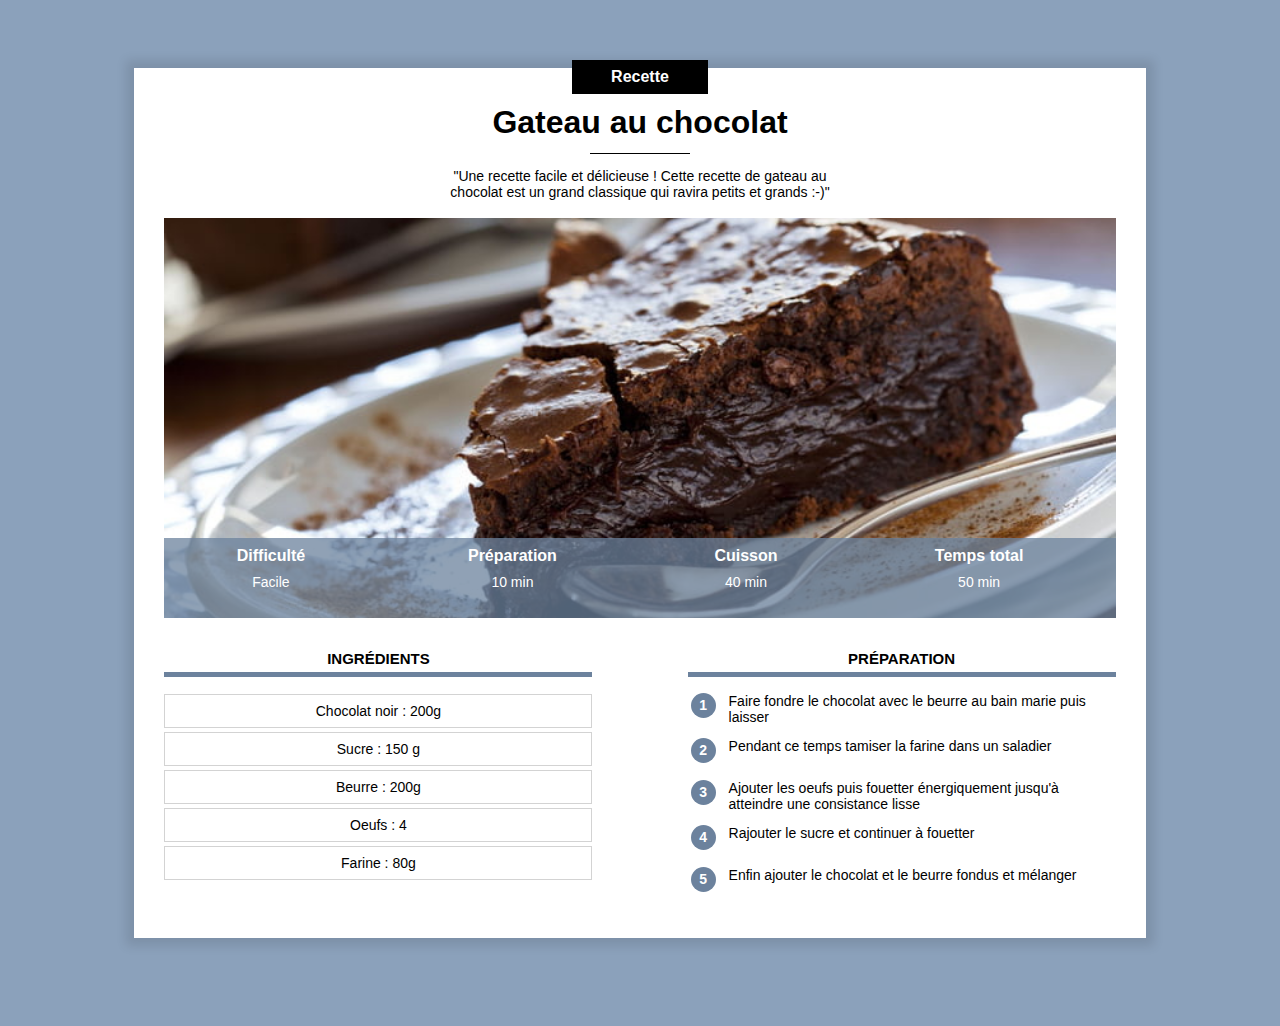
==== recette.html @ b180d169 "Add files via upload" ====
<!DOCTYPE html>
<html lang="fr">
    <head>
        <title>Gateau au chocolat</title>
        <meta charset="UTF-8">
        <link rel="stylesheet" href="recette.css"/>
    </head>
<body>

<div class="contenu">
    <div class="categorie centre">
        <p class="categorie">Recette</p>
        </div>
<h1>Gateau au chocolat</h1>
<div class="separateur"></div>
<div class="description centre">
<p class="description"> "Une recette facile et délicieuse ! Cette recette de gateau au chocolat est un grand classique qui ravira petits et grands :-)"</p>
</div>
<div class="info">
<img class="centre" src="gateau.jpg" alt=" "illustration gateau chocolat>
<table class="info">
    <tr>
        <th>Difficulté</th>
        <th>Préparation</th>
        <th>Cuisson</th>
        <th>Temps total</th>
    </tr>
    <tr>
      
        <td>Facile</td>
        <td>10 min</td>
        <td>40 min</td>
        <td>50 min </td>
    </tr>
</table>
</div>
<div>
<div class="ingredients commun">
<h2>Ingrédients</h2>
<div class="listeIng">
    <p>Chocolat noir : 200g</p>
    <p>Sucre : 150 g</p>
    <p>Beurre : 200g</p>
    <p>Oeufs : 4</p>
    <p>Farine : 80g</p>
</div>
</div>

<div class="preparation commun">

<h2> Préparation</h2>
<table class="preparation">
    <tr>
        <td><p class="numero">1</p></td><td  class="preparation_etape">Faire fondre le chocolat avec le beurre au bain marie puis laisser</td>
    </tr>
    <tr>
        <td><p class="numero">2</p></td><td class="preparation_etape">Pendant ce temps tamiser la farine dans un saladier</td>
    </tr>
    <tr>
        <td><p class="numero">3</p></td><td class="preparation_etape">Ajouter les oeufs puis fouetter énergiquement jusqu'à atteindre une consistance lisse</td>
   
    </tr>
</tr>
<tr>
    <td><p class="numero">4</p></td><td class="preparation_etape"> Rajouter le sucre et continuer à fouetter</td>
</tr>
</tr>
<tr>
    <td><p class="numero">5</p></td><td class="preparation_etape"> Enfin ajouter le chocolat et le beurre fondus et mélanger</td>
</tr>
</div>
<div>
</div>
</body>
</html>
---- recette.css ----
*{
    overflow: auto;
}

body{
    background-color: #8BA1BB;
    font-family: Arial;
}
p.categorie{
    background-color: black;
    color : white;
    width: 100px;
    padding : 8px 18px;
    display: inline-block;
    margin-bottom : 0px;
    margin-top: -30px;
    font-weight: bold;
    font-size: 16px;
    overflow: visible;
    
}
div.contenu{
    background-color:white;
    margin:60px 10% 80px 10%;
    padding : 0px 30px 30px 30px;
    min-width: 350px;
    /* offset-x, offset-y, blur-radius, spread-radius, color*/
    box-shadow: 0px 0px 10px 8px rgba(0,0,0,0.1) ;
    overflow: visible;
}

h1{
    text-align : center;
    margin-top : 10px;
    margin-bottom: 12px;
}
p.description{
    text-align : center;
    max-width: 400px;
    display: inline-block;
    font-size: 14px;
}
.centre{
    text-align : center;
    width: 100%;
 
}
div.categorie{
    margin-top:0px;
    overflow: visible;
}
div.separateur{
    width : 100px;
    height : 1px;
    background-color: black;
    margin: 0 auto;
}

img{
    display: block;
    max-height : 400px;
    min-height : 400px;
    background-color: lightblue;
    object-fit : cover;
    
}

table.info{
    position:absolute;
    bottom:0px;
    width:100%;
    color : white;
    background-color: #6C829DC0;
    height: 80px;
}

.info td{
    text-align: center;
    font-size:14px;
    vertical-align: top;
    padding-bottom : 10px;
}


div.info{
    position:relative; 
    background-color:blue;
}

.commun{
    width:45%;
    margin-top:20px;
}

.commun h2{
    text-align: center;
    text-transform: uppercase;
    font-size: 15px;
    border-bottom:5px solid #6C829D;
    padding-bottom: 5px;

}
.ingredients{
    text-align: center;
    display: inline-block;
    margin-right: 10%;
}

.preparation{
    float:right;

}

.listeIng p{
    text-align: center;
    font-size: 14px;
    border : 1px solid lightgrey;
    padding : 8px 0;
    margin-top : 4px;
    margin-bottom : 0;
}

.preparation p.numero{
    background-color : #6C829D;
    color:white;
    width:25px;
    height:25px;
    text-align: center;
    font-size:14px;
    font-weight: bold;
    padding-top:4px;
    box-sizing : border-box;
    border-radius: 50%;
    margin:0;
}

.preparation td{
    vertical-align : top;
}

td.preparation_etape{
    font-size: 14px;
    padding-left: 10px;
    padding-bottom:10px ;
}

.preparation tr{
    height: 40px;
}
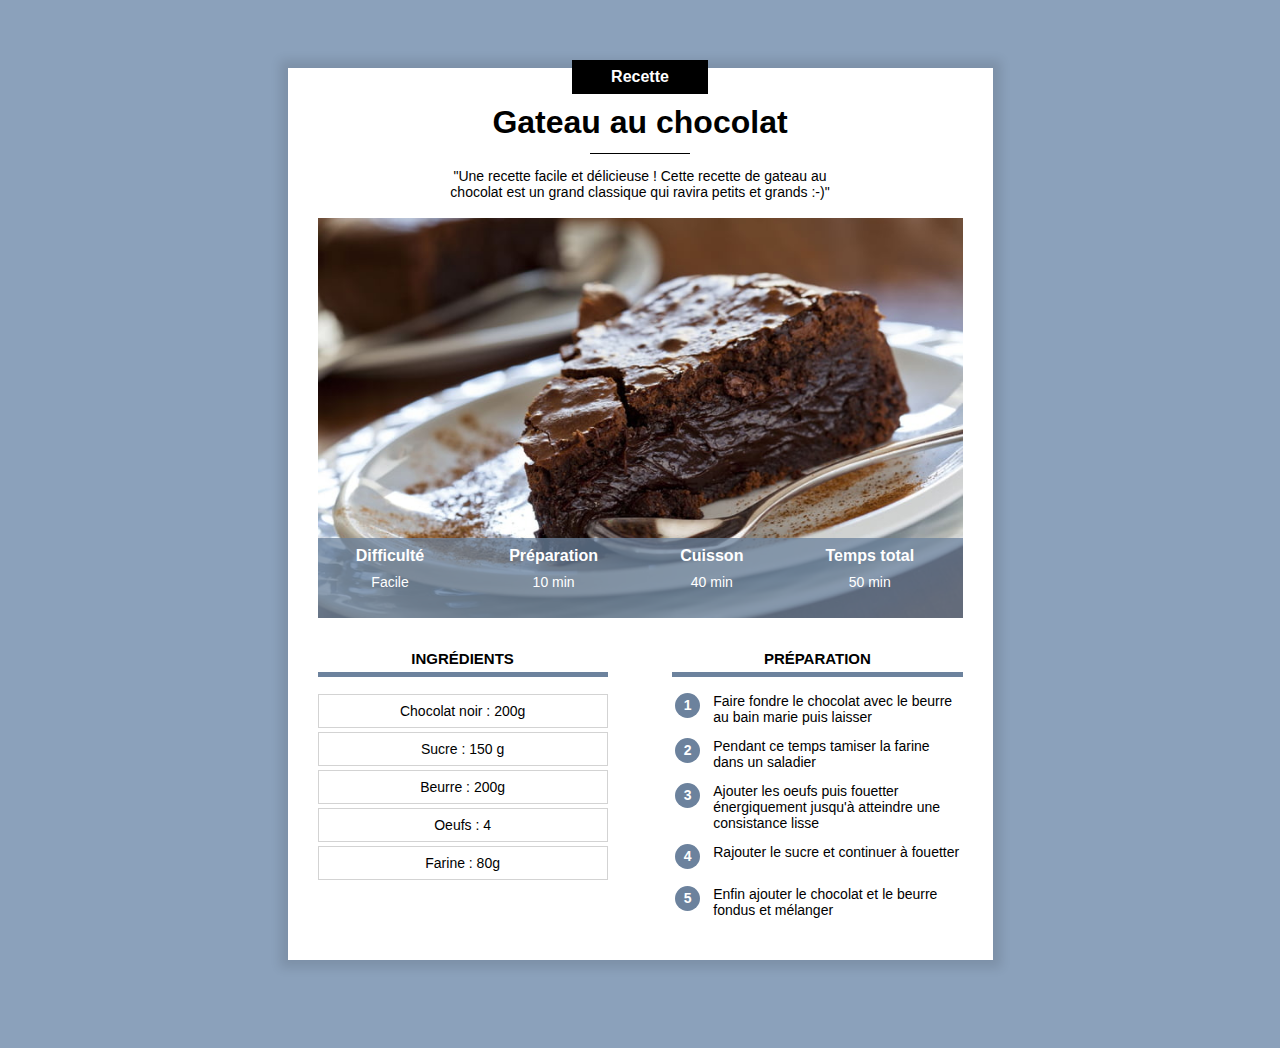
==== commit d6ef0c06: "Add files via upload" ====
--- a/recette.html
+++ b/recette.html
@@ -3,6 +3,7 @@
     <head>
         <title>Gateau au chocolat</title>
         <meta charset="UTF-8">
+        <meta name="viewport" content="width=device-width,initial-scale=1.0">
         <link rel="stylesheet" href="recette.css"/>
     </head>
 <body>
--- a/recette.css
+++ b/recette.css
@@ -19,11 +19,11 @@
     overflow: visible;
     
 }
+
 div.contenu{
     background-color:white;
-    margin:60px 10% 80px 10%;
-    padding : 0px 30px 30px 30px;
-    min-width: 350px;
+    margin:40px 8px 40px 8px;
+    padding : 0px 8px 20px 8px;
     /* offset-x, offset-y, blur-radius, spread-radius, color*/
     box-shadow: 0px 0px 10px 8px rgba(0,0,0,0.1) ;
     overflow: visible;
@@ -71,16 +71,20 @@
     width:100%;
     color : white;
     background-color: #6C829DC0;
-    height: 80px;
+    height: 50px;
+    font-size: 14p
 }
 
 .info td{
     text-align: center;
-    font-size:14px;
+    font-size:12px;
     vertical-align: top;
     padding-bottom : 10px;
 }
 
+.info th{
+    font-size:14px;
+}
 
 div.info{
     position:relative; 
@@ -88,7 +92,7 @@
 }
 
 .commun{
-    width:45%;
+    width:100%;
     margin-top:20px;
 }
 
@@ -103,13 +107,10 @@
 .ingredients{
     text-align: center;
     display: inline-block;
-    margin-right: 10%;
+ 
 }
 
-.preparation{
-    float:right;
 
-}
 
 .listeIng p{
     text-align: center;
@@ -148,3 +149,47 @@
     height: 40px;
 }
 
+/*Styles pour ordi*/
+@media only screen and (min-width: 768px) {
+    div.contenu{
+        min-width: 350px;
+        margin:60px 10% 80px 10%;
+        padding : 0px 30px 30px 30px;
+    }
+
+    
+    table.info{
+         height: 80px;
+    }
+
+    .info td{
+        font-size:14px;
+    }
+
+    .info th{
+        font-size:16px;
+    }
+    
+    .ingredients{
+        display: inline-block;
+        margin-right: 10%;
+    }
+    
+    .preparation{
+        float:right;
+    
+    }
+    .commun{
+        width:45%;
+    }
+  }
+
+
+  /*Styles pour grand écran*/
+@media only screen and (min-width: 900px) {
+    div.contenu{
+        margin-left : auto ;
+        margin-right: auto;
+        width: 645px;
+    }
+}